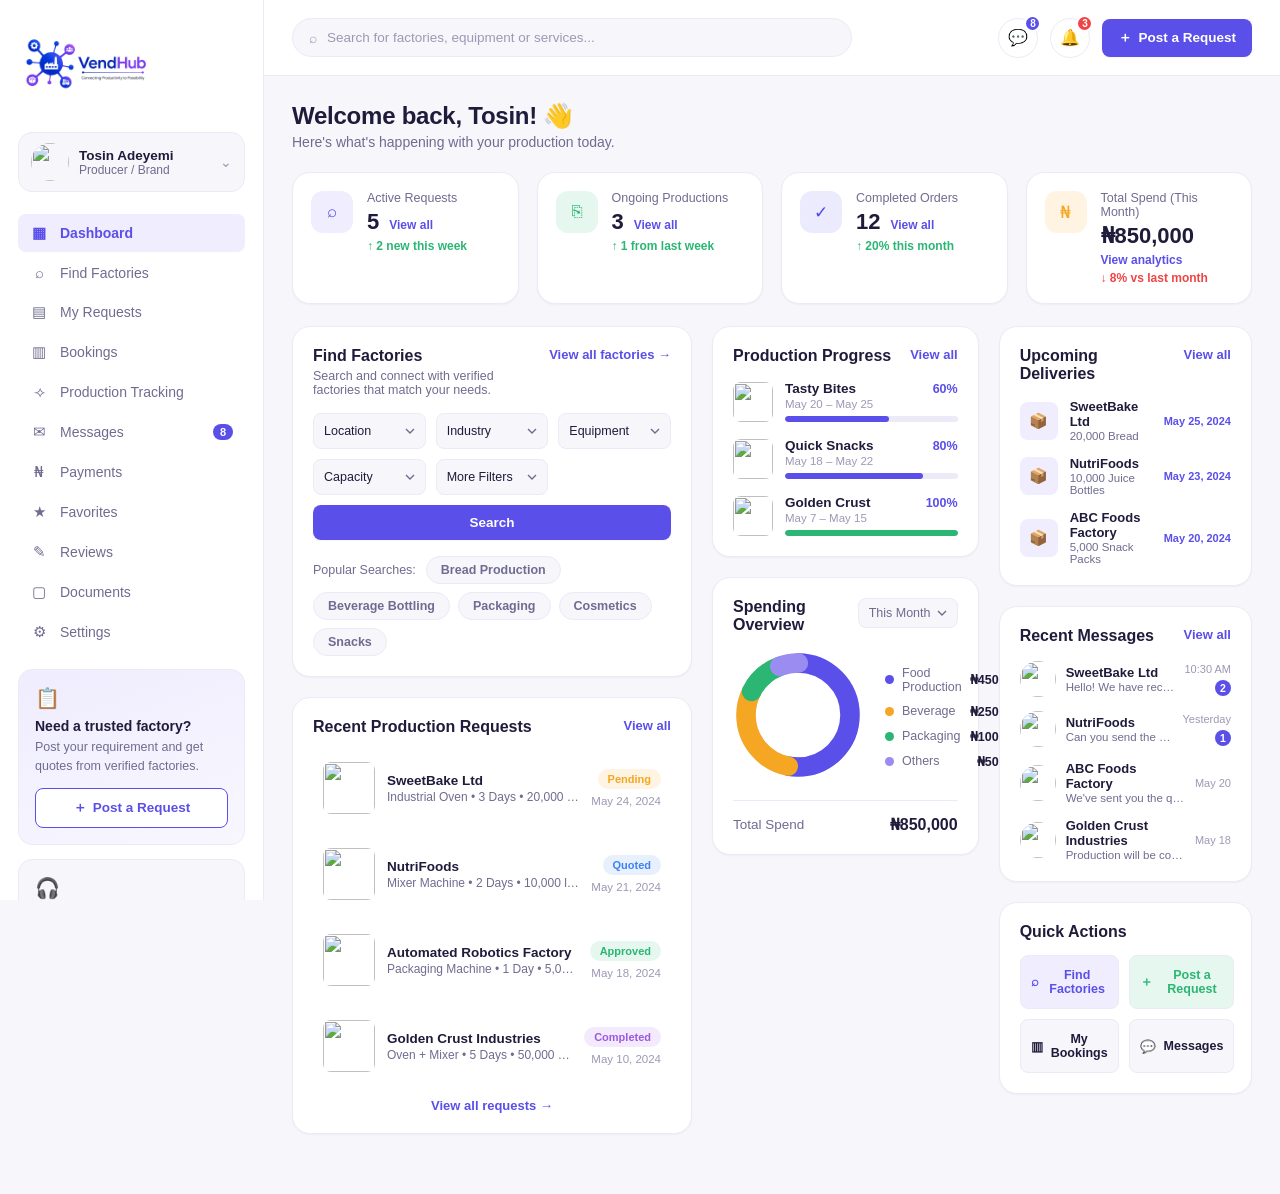
==== dashboard.html @ a5083804 "Update website pages" ====
<!DOCTYPE html>
<html lang="en">
<head>
<meta charset="UTF-8" />
<meta name="viewport" content="width=device-width, initial-scale=1.0" />
<title>VendHub | Dashboard</title>
<link rel="stylesheet" href="dashboard.css" />
</head>
<body>

  <!-- Mobile sidebar overlay -->
  <div class="sidebar-overlay" id="sidebarOverlay"></div>

  <div class="app-shell">

    <!-- ============ SIDEBAR ============ -->
    <aside class="sidebar" id="sidebar">
      <div class="sidebar-top">
        <div class="brand">
          <!-- Logo -->
        <a class="logo" href="./">
          <img src="VendHub_logos/VendHub logo.png" alt="VendHub logo" />
        </a>
        </div>
        <button class="icon-btn sidebar-close" id="sidebarClose" aria-label="Close menu">✕</button>
      </div>

      <button class="user-card" type="button">
        <img class="avatar" src="https://i.pravatar.cc/80?img=12" alt="" />
        <span class="user-meta">
          <span class="user-name">Tosin Adeyemi</span>
          <span class="user-role">Producer / Brand</span>
        </span>
        <span class="chev" aria-hidden="true">⌄</span>
      </button>

      <nav class="nav" aria-label="Primary">
        <a class="nav-item active" href="dashboard.html">
          <span class="nav-icon" aria-hidden="true">▦</span> Dashboard
        </a>
        <a class="nav-item" href="find_factories.html">
          <span class="nav-icon" aria-hidden="true">⌕</span> Find Factories
        </a>
        <a class="nav-item" href="my_requests.html">
          <span class="nav-icon" aria-hidden="true">▤</span> My Requests
        </a>
        <a class="nav-item" href="#">
          <span class="nav-icon" aria-hidden="true">▥</span> Bookings
        </a>
        <a class="nav-item" href="#">
          <span class="nav-icon" aria-hidden="true">⟢</span> Production Tracking
        </a>
        <a class="nav-item" href="#">
          <span class="nav-icon" aria-hidden="true">✉</span> Messages
          <span class="nav-badge">8</span>
        </a>
        <a class="nav-item" href="#">
          <span class="nav-icon" aria-hidden="true">₦</span> Payments
        </a>
        <a class="nav-item" href="#">
          <span class="nav-icon" aria-hidden="true">★</span> Favorites
        </a>
        <a class="nav-item" href="#">
          <span class="nav-icon" aria-hidden="true">✎</span> Reviews
        </a>
        <a class="nav-item" href="#">
          <span class="nav-icon" aria-hidden="true">▢</span> Documents
        </a>
        <a class="nav-item" href="#">
          <span class="nav-icon" aria-hidden="true">⚙</span> Settings
        </a>
      </nav>

      <div class="sidebar-cards">
        <div class="promo-card">
          <span class="promo-icon" aria-hidden="true">📋</span>
          <h4>Need a trusted factory?</h4>
          <p>Post your requirement and get quotes from verified factories.</p>
          <button class="btn btn-outline btn-block" type="button">
            <span aria-hidden="true">＋</span> Post a Request
          </button>
        </div>

        <div class="help-card">
          <span class="help-icon" aria-hidden="true">🎧</span>
          <h4>Need Help?</h4>
          <p>We're here to assist you</p>
          <a href="#" class="help-link">Contact Support</a>
        </div>
      </div>
    </aside>

    <!-- ============ MAIN ============ -->
    <div class="main">

      <!-- Topbar -->
      <header class="topbar">
        <button class="icon-btn sidebar-toggle" id="sidebarToggle" aria-label="Open menu">☰</button>

        <div class="search-bar">
          <span class="search-icon" aria-hidden="true">⌕</span>
          <input type="search" placeholder="Search for factories, equipment or services..." aria-label="Search" />
        </div>

        <div class="topbar-actions">
          <button class="icon-btn" aria-label="Messages">
            <span aria-hidden="true">💬</span>
            <span class="dot dot-purple">8</span>
          </button>
          <button class="icon-btn" aria-label="Notifications">
            <span aria-hidden="true">🔔</span>
            <span class="dot dot-red">3</span>
          </button>
          <button class="btn btn-primary">
            <span aria-hidden="true">＋</span> Post a Request
          </button>
        </div>
      </header>

      <!-- Content -->
      <main class="content">

        <!-- Welcome -->
        <section class="welcome">
          <h1>Welcome back, Tosin! 👋</h1>
          <p>Here's what's happening with your production today.</p>
        </section>

        <!-- Stat cards -->
        <section class="stats-grid" aria-label="Account statistics">
          <div class="stat-card">
            <div class="stat-icon stat-icon-purple" aria-hidden="true">⌕</div>
            <div class="stat-body">
              <span class="stat-label">Active Requests</span>
              <div class="stat-row">
                <span class="stat-value">5</span>
                <a href="#" class="stat-link">View all</a>
              </div>
              <span class="stat-trend trend-up">↑ 2 new this week</span>
            </div>
          </div>

          <div class="stat-card">
            <div class="stat-icon stat-icon-green" aria-hidden="true">⎘</div>
            <div class="stat-body">
              <span class="stat-label">Ongoing Productions</span>
              <div class="stat-row">
                <span class="stat-value">3</span>
                <a href="#" class="stat-link">View all</a>
              </div>
              <span class="stat-trend trend-up">↑ 1 from last week</span>
            </div>
          </div>

          <div class="stat-card">
            <div class="stat-icon stat-icon-indigo" aria-hidden="true">✓</div>
            <div class="stat-body">
              <span class="stat-label">Completed Orders</span>
              <div class="stat-row">
                <span class="stat-value">12</span>
                <a href="#" class="stat-link">View all</a>
              </div>
              <span class="stat-trend trend-up">↑ 20% this month</span>
            </div>
          </div>

          <div class="stat-card">
            <div class="stat-icon stat-icon-amber" aria-hidden="true">₦</div>
            <div class="stat-body">
              <span class="stat-label">Total Spend (This Month)</span>
              <div class="stat-row">
                <span class="stat-value">₦850,000</span>
              </div>
              <a href="#" class="stat-link">View analytics</a>
              <span class="stat-trend trend-down">↓ 8% vs last month</span>
            </div>
          </div>
        </section>

        <!-- Two column layout -->
        <div class="grid-2col">

          <!-- LEFT COLUMN -->
          <div class="col-left">

            <!-- Find Factories -->
            <section class="card find-factories">
              <div class="card-head">
                <div>
                  <h2>Find Factories</h2>
                  <p class="card-sub">Search and connect with verified factories that match your needs.</p>
                </div>
                <a href="#" class="link-arrow">View all factories →</a>
              </div>

              <div class="filters-row">
                <select aria-label="Location"><option>Location</option></select>
                <select aria-label="Industry"><option>Industry</option></select>
                <select aria-label="Equipment"><option>Equipment</option></select>
                <select aria-label="Capacity"><option>Capacity</option></select>
                <select aria-label="More Filters"><option>More Filters</option></select>
                <button class="btn btn-primary btn-search">Search</button>
              </div>

              <div class="popular-searches">
                <span class="popular-label">Popular Searches:</span>
                <button class="tag">Bread Production</button>
                <button class="tag">Beverage Bottling</button>
                <button class="tag">Packaging</button>
                <button class="tag">Cosmetics</button>
                <button class="tag">Snacks</button>
              </div>
            </section>

            <!-- Recent Production Requests -->
            <section class="card">
              <div class="card-head">
                <h2>Recent Production Requests</h2>
                <a href="#" class="link-arrow">View all</a>
              </div>

              <ul class="request-list">
                <li class="request-item">
                  <img class="thumb" src="https://images.unsplash.com/photo-1509440159596-0249088772ff?w=100&h=100&fit=crop" alt="" />
                  <div class="request-info">
                    <span class="request-title">SweetBake Ltd</span>
                    <span class="request-meta">Industrial Oven • 3 Days • 20,000 units of Bread</span>
                  </div>
                  <div class="request-side">
                    <span class="badge badge-amber">Pending</span>
                    <span class="request-date">May 24, 2024</span>
                  </div>
                </li>

                <li class="request-item">
                  <img class="thumb" src="https://images.unsplash.com/photo-1597393353415-b3730f3719fe?w=100&h=100&fit=crop" alt="" />
                  <div class="request-info">
                    <span class="request-title">NutriFoods</span>
                    <span class="request-meta">Mixer Machine • 2 Days • 10,000 liters of Juice</span>
                  </div>
                  <div class="request-side">
                    <span class="badge badge-blue">Quoted</span>
                    <span class="request-date">May 21, 2024</span>
                  </div>
                </li>

                <li class="request-item">
                  <img class="thumb" src="https://images.unsplash.com/photo-1581091226825-a6a2a5aee158?w=100&h=100&fit=crop" alt="" />
                  <div class="request-info">
                    <span class="request-title">Automated Robotics Factory</span>
                    <span class="request-meta">Packaging Machine • 1 Day • 5,000 units of Snacks</span>
                  </div>
                  <div class="request-side">
                    <span class="badge badge-green">Approved</span>
                    <span class="request-date">May 18, 2024</span>
                  </div>
                </li>

                <li class="request-item">
                  <img class="thumb" src="https://images.unsplash.com/photo-1565299624946-b28f40a0ae38?w=100&h=100&fit=crop" alt="" />
                  <div class="request-info">
                    <span class="request-title">Golden Crust Industries</span>
                    <span class="request-meta">Oven + Mixer • 5 Days • 50,000 units of Dough</span>
                  </div>
                  <div class="request-side">
                    <span class="badge badge-violet">Completed</span>
                    <span class="request-date">May 10, 2024</span>
                  </div>
                </li>
              </ul>

              <a href="#" class="view-all-link">View all requests →</a>
            </section>
          </div>

          <!-- MIDDLE COLUMN -->
          <div class="col-mid">

            <!-- Production Progress -->
            <section class="card">
              <div class="card-head">
                <h2>Production Progress</h2>
                <a href="#" class="link-arrow">View all</a>
              </div>

              <ul class="progress-list">
                <li class="progress-item">
                  <img class="thumb thumb-sm" src="https://images.unsplash.com/photo-1509440159596-0249088772ff?w=80&h=80&fit=crop" alt="" />
                  <div class="progress-body">
                    <div class="progress-top">
                      <span class="progress-title">Tasty Bites</span>
                      <span class="progress-pct">60%</span>
                    </div>
                    <span class="progress-dates">May 20 – May 25</span>
                    <div class="progress-track"><div class="progress-fill" style="width:60%"></div></div>
                  </div>
                </li>

                <li class="progress-item">
                  <img class="thumb thumb-sm" src="https://images.unsplash.com/photo-1568901346375-23c9450c58cd?w=80&h=80&fit=crop" alt="" />
                  <div class="progress-body">
                    <div class="progress-top">
                      <span class="progress-title">Quick Snacks</span>
                      <span class="progress-pct">80%</span>
                    </div>
                    <span class="progress-dates">May 18 – May 22</span>
                    <div class="progress-track"><div class="progress-fill" style="width:80%"></div></div>
                  </div>
                </li>

                <li class="progress-item">
                  <img class="thumb thumb-sm" src="https://images.unsplash.com/photo-1465911817134-2ba5413d6ff0?w=80&h=80&fit=crop" alt="" />
                  <div class="progress-body">
                    <div class="progress-top">
                      <span class="progress-title">Golden Crust</span>
                      <span class="progress-pct">100%</span>
                    </div>
                    <span class="progress-dates">May 7 – May 15</span>
                    <div class="progress-track"><div class="progress-fill progress-complete" style="width:100%"></div></div>
                  </div>
                </li>
              </ul>
            </section>

            <!-- Spending Overview -->
            <section class="card">
              <div class="card-head">
                <h2>Spending Overview</h2>
                <select class="period-select" aria-label="Period">
                  <option>This Month</option>
                </select>
              </div>

              <div class="spending-body">
                <div class="donut-wrap" aria-hidden="true">
                  <svg viewBox="0 0 120 120" class="donut">
                    <circle cx="60" cy="60" r="48" fill="none" stroke="#E9E7F7" stroke-width="18"></circle>
                    <!-- Food Production 450k / 850k = 52.9% -->
                    <circle cx="60" cy="60" r="48" fill="none" stroke="#5B4FE9" stroke-width="18"
                      stroke-dasharray="159.6 141.5" stroke-dashoffset="0" stroke-linecap="round"></circle>
                    <!-- Beverage 250k = 29.4% -->
                    <circle cx="60" cy="60" r="48" fill="none" stroke="#F5A623" stroke-width="18"
                      stroke-dasharray="88.7 212.4" stroke-dashoffset="-159.6" stroke-linecap="round"></circle>
                    <!-- Packaging 100k = 11.8% -->
                    <circle cx="60" cy="60" r="48" fill="none" stroke="#2BB673" stroke-width="18"
                      stroke-dasharray="35.5 265.6" stroke-dashoffset="-248.3" stroke-linecap="round"></circle>
                    <!-- Others 50k = 5.9% -->
                    <circle cx="60" cy="60" r="48" fill="none" stroke="#9B8CF2" stroke-width="18"
                      stroke-dasharray="17.7 283.4" stroke-dashoffset="-283.8" stroke-linecap="round"></circle>
                  </svg>
                </div>

                <ul class="legend">
                  <li><span class="dot-legend" style="background:#5B4FE9"></span>Food Production <strong>₦450,000</strong></li>
                  <li><span class="dot-legend" style="background:#F5A623"></span>Beverage <strong>₦250,000</strong></li>
                  <li><span class="dot-legend" style="background:#2BB673"></span>Packaging <strong>₦100,000</strong></li>
                  <li><span class="dot-legend" style="background:#9B8CF2"></span>Others <strong>₦50,000</strong></li>
                </ul>
              </div>

              <div class="spending-total">
                <span>Total Spend</span>
                <strong>₦850,000</strong>
              </div>
            </section>
          </div>

          <!-- RIGHT COLUMN -->
          <div class="col-right">

            <!-- Upcoming Deliveries -->
            <section class="card">
              <div class="card-head">
                <h2>Upcoming Deliveries</h2>
                <a href="#" class="link-arrow">View all</a>
              </div>

              <ul class="delivery-list">
                <li class="delivery-item">
                  <span class="delivery-icon" aria-hidden="true">📦</span>
                  <div class="delivery-info">
                    <span class="delivery-title">SweetBake Ltd</span>
                    <span class="delivery-meta">20,000 Bread</span>
                  </div>
                  <span class="delivery-date">May 25, 2024</span>
                </li>
                <li class="delivery-item">
                  <span class="delivery-icon" aria-hidden="true">📦</span>
                  <div class="delivery-info">
                    <span class="delivery-title">NutriFoods</span>
                    <span class="delivery-meta">10,000 Juice Bottles</span>
                  </div>
                  <span class="delivery-date">May 23, 2024</span>
                </li>
                <li class="delivery-item">
                  <span class="delivery-icon" aria-hidden="true">📦</span>
                  <div class="delivery-info">
                    <span class="delivery-title">ABC Foods Factory</span>
                    <span class="delivery-meta">5,000 Snack Packs</span>
                  </div>
                  <span class="delivery-date">May 20, 2024</span>
                </li>
              </ul>
            </section>

            <!-- Recent Messages -->
            <section class="card">
              <div class="card-head">
                <h2>Recent Messages</h2>
                <a href="#" class="link-arrow">View all</a>
              </div>

              <ul class="message-list">
                <li class="message-item">
                  <img class="avatar avatar-sm" src="https://i.pravatar.cc/64?img=33" alt="" />
                  <div class="message-info">
                    <span class="message-title">SweetBake Ltd</span>
                    <span class="message-preview">Hello! We have received your request...</span>
                  </div>
                  <div class="message-side">
                    <span class="message-time">10:30 AM</span>
                    <span class="message-badge">2</span>
                  </div>
                </li>
                <li class="message-item">
                  <img class="avatar avatar-sm" src="https://i.pravatar.cc/64?img=47" alt="" />
                  <div class="message-info">
                    <span class="message-title">NutriFoods</span>
                    <span class="message-preview">Can you send the recipe details?</span>
                  </div>
                  <div class="message-side">
                    <span class="message-time">Yesterday</span>
                    <span class="message-badge">1</span>
                  </div>
                </li>
                <li class="message-item">
                  <img class="avatar avatar-sm" src="https://i.pravatar.cc/64?img=15" alt="" />
                  <div class="message-info">
                    <span class="message-title">ABC Foods Factory</span>
                    <span class="message-preview">We've sent you the quotation.</span>
                  </div>
                  <div class="message-side">
                    <span class="message-time">May 20</span>
                  </div>
                </li>
                <li class="message-item">
                  <img class="avatar avatar-sm" src="https://i.pravatar.cc/64?img=51" alt="" />
                  <div class="message-info">
                    <span class="message-title">Golden Crust Industries</span>
                    <span class="message-preview">Production will be completed on time.</span>
                  </div>
                  <div class="message-side">
                    <span class="message-time">May 18</span>
                  </div>
                </li>
              </ul>
            </section>

            <!-- Quick Actions -->
            <section class="card">
              <h2>Quick Actions</h2>
              <div class="quick-actions">
                <button class="qa-btn qa-purple">
                  <span aria-hidden="true">⌕</span> Find Factories
                </button>
                <button class="qa-btn qa-green">
                  <span aria-hidden="true">＋</span> Post a Request
                </button>
                <button class="qa-btn qa-light">
                  <span aria-hidden="true">▥</span> My Bookings
                </button>
                <button class="qa-btn qa-light">
                  <span aria-hidden="true">💬</span> Messages
                </button>
              </div>
            </section>
          </div>
        </div>
      </main>
    </div>
  </div>

  <script>
    // Minimal interaction: toggle sidebar on mobile
    const sidebar = document.getElementById('sidebar');
    const overlay = document.getElementById('sidebarOverlay');
    const openBtn = document.getElementById('sidebarToggle');
    const closeBtn = document.getElementById('sidebarClose');

    function openSidebar(){
      sidebar.classList.add('open');
      overlay.classList.add('show');
    }
    function closeSidebar(){
      sidebar.classList.remove('open');
      overlay.classList.remove('show');
    }
    openBtn.addEventListener('click', openSidebar);
    closeBtn.addEventListener('click', closeSidebar);
    overlay.addEventListener('click', closeSidebar);
  </script>
</body>
</html>
---- dashboard.css ----
/* ===================================================================
   VendHub Dashboard — dashboard.css
   Modern purple-themed SaaS dashboard styling
   =================================================================== */

:root{
  /* Brand / palette */
  --color-primary: #5B4FE9;
  --color-primary-dark: #4A3FD1;
  --color-primary-light: #EFEDFE;
  --color-accent-green: #2BB673;
  --color-accent-green-light: #E5F7EE;
  --color-accent-amber: #F5A623;
  --color-accent-amber-light: #FFF4E2;
  --color-accent-blue: #3B82F6;
  --color-accent-blue-light: #E8F0FE;
  --color-accent-violet: #9B59E0;
  --color-accent-violet-light: #F4EAFD;
  --color-accent-indigo: #4F46E5;
  --color-accent-indigo-light: #ECEBFD;
  --color-danger: #EF4444;

  /* Neutrals */
  --color-bg: #F6F6FB;
  --color-surface: #FFFFFF;
  --color-border: #ECEAF6;
  --color-text: #1F1B3A;
  --color-text-muted: #6F6C90;
  --color-text-faint: #9C99B5;

  /* Elevation */
  --shadow-sm: 0 1px 2px rgba(31, 27, 58, 0.04);
  --shadow-md: 0 4px 16px rgba(31, 27, 58, 0.06);
  --shadow-lg: 0 12px 32px rgba(31, 27, 58, 0.10);

  /* Radii */
  --radius-sm: 8px;
  --radius-md: 14px;
  --radius-lg: 18px;
  --radius-pill: 999px;

  /* Layout */
  --sidebar-width: 264px;
  --topbar-height: 76px;

  --transition: 0.18s ease;
}

*, *::before, *::after{ box-sizing: border-box; }

html, body{
  margin: 0;
  padding: 0;
}

body{
  font-family: "Segoe UI", -apple-system, BlinkMacSystemFont, "Helvetica Neue", Arial, sans-serif;
  background: var(--color-bg);
  color: var(--color-text);
  -webkit-font-smoothing: antialiased;
}

a{ text-decoration: none; color: inherit; }
ul{ list-style: none; margin: 0; padding: 0; }
button{ font-family: inherit; cursor: pointer; }
img{ display: block; max-width: 100%; }
select, input{ font-family: inherit; }

/* ===================== APP SHELL ===================== */
.app-shell{
  display: flex;
  min-height: 100vh;
}

/* ===================== SIDEBAR ===================== */
.sidebar{
  width: var(--sidebar-width);
  flex-shrink: 0;
  background: var(--color-surface);
  border-right: 1px solid var(--color-border);
  display: flex;
  flex-direction: column;
  padding: 22px 18px;
  position: sticky;
  top: 0;
  height: 100vh;
  overflow-y: auto;
  z-index: 40;
}

.sidebar-top{
  display: flex;
  align-items: center;
  justify-content: space-between;
  margin-bottom: 22px;
}

/* Logo */
.logo img {
  height: 88px;
}

.icon-btn.sidebar-close{ display: none; }

/* user card */
.user-card{
  display: flex;
  align-items: center;
  gap: 10px;
  width: 100%;
  background: var(--color-bg);
  border: 1px solid var(--color-border);
  border-radius: var(--radius-md);
  padding: 10px 12px;
  margin-bottom: 22px;
  text-align: left;
  transition: background var(--transition);
}
.user-card:hover{ background: var(--color-primary-light); }

.avatar{
  width: 38px;
  height: 38px;
  border-radius: 50%;
  object-fit: cover;
  flex-shrink: 0;
}

.user-meta{
  display: flex;
  flex-direction: column;
  flex: 1;
  min-width: 0;
}

.user-name{
  font-size: 13.5px;
  font-weight: 700;
  color: var(--color-text);
  white-space: nowrap;
  overflow: hidden;
  text-overflow: ellipsis;
}

.user-role{
  font-size: 12px;
  color: var(--color-text-muted);
}

.chev{
  color: var(--color-text-faint);
  font-size: 14px;
}

/* nav */
.nav{
  display: flex;
  flex-direction: column;
  gap: 2px;
  flex: 1;
}

.nav-item{
  display: flex;
  align-items: center;
  gap: 12px;
  padding: 10px 12px;
  border-radius: var(--radius-sm);
  font-size: 14px;
  font-weight: 500;
  color: var(--color-text-muted);
  position: relative;
  transition: background var(--transition), color var(--transition);
}

.nav-icon{
  width: 18px;
  text-align: center;
  font-size: 15px;
  flex-shrink: 0;
}

.nav-item:hover{
  background: var(--color-bg);
  color: var(--color-text);
}

.nav-item.active{
  background: var(--color-primary-light);
  color: var(--color-primary);
  font-weight: 700;
}

.nav-badge{
  margin-left: auto;
  background: var(--color-primary);
  color: #fff;
  font-size: 11px;
  font-weight: 700;
  padding: 2px 7px;
  border-radius: var(--radius-pill);
}

/* sidebar promo / help cards */
.sidebar-cards{
  display: flex;
  flex-direction: column;
  gap: 14px;
  margin-top: 18px;
}

.promo-card{
  background: linear-gradient(160deg, var(--color-primary-light), #F8F7FE);
  border: 1px solid var(--color-border);
  border-radius: var(--radius-md);
  padding: 16px;
}

.promo-icon{ font-size: 20px; }

.promo-card h4{
  margin: 8px 0 4px;
  font-size: 14px;
  font-weight: 700;
}

.promo-card p{
  margin: 0 0 12px;
  font-size: 12.5px;
  color: var(--color-text-muted);
  line-height: 1.5;
}

.help-card{
  background: var(--color-bg);
  border: 1px solid var(--color-border);
  border-radius: var(--radius-md);
  padding: 16px;
}

.help-icon{ font-size: 20px; }

.help-card h4{
  margin: 8px 0 2px;
  font-size: 14px;
  font-weight: 700;
}

.help-card p{
  margin: 0 0 8px;
  font-size: 12.5px;
  color: var(--color-text-muted);
}

.help-link{
  font-size: 13px;
  font-weight: 700;
  color: var(--color-primary);
}
.help-link:hover{ text-decoration: underline; }

/* ===================== BUTTONS ===================== */
.btn{
  display: inline-flex;
  align-items: center;
  justify-content: center;
  gap: 6px;
  border: none;
  border-radius: var(--radius-sm);
  font-size: 13.5px;
  font-weight: 700;
  padding: 10px 16px;
  transition: background var(--transition), box-shadow var(--transition), transform var(--transition);
  white-space: nowrap;
}

.btn-primary{
  background: var(--color-primary);
  color: #fff;
  box-shadow: var(--shadow-sm);
}
.btn-primary:hover{
  background: var(--color-primary-dark);
  box-shadow: var(--shadow-md);
}

.btn-outline{
  background: var(--color-surface);
  color: var(--color-primary);
  border: 1px solid var(--color-primary);
}
.btn-outline:hover{ background: var(--color-primary-light); }

.btn-block{ width: 100%; }

.btn-search{ padding: 10px 22px; }

/* ===================== TOPBAR ===================== */
.main{
  flex: 1;
  min-width: 0;
  display: flex;
  flex-direction: column;
}

.topbar{
  height: var(--topbar-height);
  background: var(--color-surface);
  border-bottom: 1px solid var(--color-border);
  display: flex;
  align-items: center;
  gap: 18px;
  padding: 0 28px;
  position: sticky;
  top: 0;
  z-index: 30;
}

.icon-btn.sidebar-toggle{ display: none; }

.icon-btn{
  position: relative;
  width: 40px;
  height: 40px;
  border-radius: 50%;
  border: 1px solid var(--color-border);
  background: var(--color-surface);
  display: inline-flex;
  align-items: center;
  justify-content: center;
  font-size: 16px;
  flex-shrink: 0;
  transition: background var(--transition);
}
.icon-btn:hover{ background: var(--color-bg); }

.search-bar{
  flex: 1;
  max-width: 560px;
  display: flex;
  align-items: center;
  gap: 8px;
  background: var(--color-bg);
  border: 1px solid var(--color-border);
  border-radius: var(--radius-pill);
  padding: 10px 16px;
}

.search-icon{ color: var(--color-text-faint); font-size: 14px; }

.search-bar input{
  border: none;
  background: transparent;
  outline: none;
  font-size: 13.5px;
  width: 100%;
  color: var(--color-text);
}
.search-bar input::placeholder{ color: var(--color-text-faint); }

.topbar-actions{
  display: flex;
  align-items: center;
  gap: 12px;
  margin-left: auto;
}

.dot{
  position: absolute;
  top: -4px;
  right: -4px;
  font-size: 10px;
  font-weight: 700;
  color: #fff;
  min-width: 17px;
  height: 17px;
  border-radius: var(--radius-pill);
  display: flex;
  align-items: center;
  justify-content: center;
  padding: 0 3px;
  border: 2px solid var(--color-surface);
}
.dot-purple{ background: var(--color-primary); }
.dot-red{ background: var(--color-danger); }

/* ===================== CONTENT ===================== */
.content{
  padding: 26px 28px 60px;
}

.welcome h1{
  font-size: 24px;
  font-weight: 800;
  margin: 0 0 4px;
  letter-spacing: -0.01em;
}

.welcome p{
  margin: 0 0 22px;
  color: var(--color-text-muted);
  font-size: 14px;
}

/* ===================== STAT CARDS ===================== */
.stats-grid{
  display: grid;
  grid-template-columns: repeat(4, 1fr);
  gap: 18px;
  margin-bottom: 22px;
}

.stat-card{
  background: var(--color-surface);
  border: 1px solid var(--color-border);
  border-radius: var(--radius-lg);
  padding: 18px;
  display: flex;
  gap: 14px;
  align-items: flex-start;
  box-shadow: var(--shadow-sm);
  transition: box-shadow var(--transition), transform var(--transition);
}
.stat-card:hover{
  box-shadow: var(--shadow-md);
  transform: translateY(-2px);
}

.stat-icon{
  width: 42px;
  height: 42px;
  border-radius: 12px;
  display: flex;
  align-items: center;
  justify-content: center;
  font-size: 17px;
  flex-shrink: 0;
}
.stat-icon-purple{ background: var(--color-primary-light); color: var(--color-primary); }
.stat-icon-green{ background: var(--color-accent-green-light); color: var(--color-accent-green); }
.stat-icon-indigo{ background: var(--color-accent-indigo-light); color: var(--color-accent-indigo); }
.stat-icon-amber{ background: var(--color-accent-amber-light); color: var(--color-accent-amber); }

.stat-body{
  display: flex;
  flex-direction: column;
  gap: 4px;
  min-width: 0;
}

.stat-label{
  font-size: 12.5px;
  color: var(--color-text-muted);
}

.stat-row{
  display: flex;
  align-items: baseline;
  gap: 10px;
}

.stat-value{
  font-size: 22px;
  font-weight: 800;
}

.stat-link{
  font-size: 12px;
  font-weight: 700;
  color: var(--color-primary);
}
.stat-link:hover{ text-decoration: underline; }

.stat-trend{
  font-size: 12px;
  font-weight: 600;
}
.trend-up{ color: var(--color-accent-green); }
.trend-down{ color: var(--color-danger); }

/* ===================== GRID LAYOUT ===================== */
.grid-2col{
  display: grid;
  grid-template-columns: 1.5fr 1fr 0.95fr;
  gap: 20px;
  align-items: start;
}

.col-left, .col-mid, .col-right{
  display: flex;
  flex-direction: column;
  gap: 20px;
  min-width: 0;
}

/* ===================== CARD ===================== */
.card{
  background: var(--color-surface);
  border: 1px solid var(--color-border);
  border-radius: var(--radius-lg);
  padding: 20px;
  box-shadow: var(--shadow-sm);
  transition: box-shadow var(--transition);
}
.card:hover{ box-shadow: var(--shadow-md); }

.card h2{
  font-size: 16px;
  font-weight: 800;
  margin: 0;
}

.card-head{
  display: flex;
  align-items: flex-start;
  justify-content: space-between;
  gap: 12px;
  margin-bottom: 16px;
}

.card-sub{
  margin: 4px 0 0;
  font-size: 12.5px;
  color: var(--color-text-muted);
}

.link-arrow{
  font-size: 13px;
  font-weight: 700;
  color: var(--color-primary);
  white-space: nowrap;
  flex-shrink: 0;
}
.link-arrow:hover{ text-decoration: underline; }

/* ===================== FIND FACTORIES ===================== */
.filters-row{
  display: grid;
  grid-template-columns: repeat(3, minmax(0, 1fr));
  gap: 10px;
  margin-bottom: 16px;
}
.filters-row .btn-search{
  grid-column: 1 / -1;
}

.filters-row select{
  appearance: none;
  background-color: var(--color-bg);
  background-image: url("data:image/svg+xml;utf8,<svg xmlns='http://www.w3.org/2000/svg' width='10' height='6'><path d='M1 1l4 4 4-4' stroke='%236F6C90' stroke-width='1.4' fill='none'/></svg>");
  background-repeat: no-repeat;
  background-position: right 10px center;
  border: 1px solid var(--color-border);
  border-radius: var(--radius-sm);
  padding: 10px 24px 10px 10px;
  font-size: 12.5px;
  color: var(--color-text);
  min-width: 0;
  width: 100%;
  text-overflow: ellipsis;
  transition: border-color var(--transition);
}
.filters-row select:hover{ border-color: var(--color-primary); }

.popular-searches{
  display: flex;
  flex-wrap: wrap;
  align-items: center;
  gap: 8px;
}

.popular-label{
  font-size: 12.5px;
  color: var(--color-text-muted);
  margin-right: 2px;
}

.tag{
  background: var(--color-bg);
  border: 1px solid var(--color-border);
  border-radius: var(--radius-pill);
  padding: 6px 14px;
  font-size: 12.5px;
  font-weight: 600;
  color: var(--color-text-muted);
  transition: background var(--transition), color var(--transition), border-color var(--transition);
}
.tag:hover{
  background: var(--color-primary-light);
  color: var(--color-primary);
  border-color: var(--color-primary-light);
}

/* ===================== REQUEST LIST ===================== */
.request-list{
  display: flex;
  flex-direction: column;
  gap: 14px;
}

.request-item{
  display: flex;
  align-items: center;
  gap: 12px;
  padding: 10px;
  border-radius: var(--radius-md);
  transition: background var(--transition);
}
.request-item:hover{ background: var(--color-bg); }

.thumb{
  width: 52px;
  height: 52px;
  border-radius: var(--radius-sm);
  object-fit: cover;
  flex-shrink: 0;
}

.thumb-sm{ width: 40px; height: 40px; }

.request-info{
  display: flex;
  flex-direction: column;
  gap: 2px;
  min-width: 0;
  flex: 1;
}

.request-title{
  font-size: 13.5px;
  font-weight: 700;
}

.request-meta{
  font-size: 12px;
  color: var(--color-text-muted);
  white-space: nowrap;
  overflow: hidden;
  text-overflow: ellipsis;
}

.request-side{
  display: flex;
  flex-direction: column;
  align-items: flex-end;
  gap: 6px;
  flex-shrink: 0;
}

.request-date{
  font-size: 11.5px;
  color: var(--color-text-faint);
}

.view-all-link{
  display: block;
  text-align: center;
  margin-top: 16px;
  font-size: 13px;
  font-weight: 700;
  color: var(--color-primary);
}
.view-all-link:hover{ text-decoration: underline; }

/* ===================== BADGES ===================== */
.badge{
  font-size: 11px;
  font-weight: 700;
  padding: 4px 10px;
  border-radius: var(--radius-pill);
}
.badge-amber{ background: var(--color-accent-amber-light); color: var(--color-accent-amber); }
.badge-blue{ background: var(--color-accent-blue-light); color: var(--color-accent-blue); }
.badge-green{ background: var(--color-accent-green-light); color: var(--color-accent-green); }
.badge-violet{ background: var(--color-accent-violet-light); color: var(--color-accent-violet); }

/* ===================== PROGRESS LIST ===================== */
.progress-list{
  display: flex;
  flex-direction: column;
  gap: 16px;
}

.progress-item{
  display: flex;
  align-items: center;
  gap: 12px;
}

.progress-body{
  flex: 1;
  min-width: 0;
}

.progress-top{
  display: flex;
  justify-content: space-between;
  align-items: baseline;
  margin-bottom: 2px;
}

.progress-title{
  font-size: 13.5px;
  font-weight: 700;
}

.progress-pct{
  font-size: 12.5px;
  font-weight: 700;
  color: var(--color-primary);
}

.progress-dates{
  font-size: 11.5px;
  color: var(--color-text-faint);
  display: block;
  margin-bottom: 6px;
}

.progress-track{
  height: 6px;
  border-radius: var(--radius-pill);
  background: var(--color-border);
  overflow: hidden;
}

.progress-fill{
  height: 100%;
  background: var(--color-primary);
  border-radius: var(--radius-pill);
  transition: width 0.4s ease;
}

.progress-complete{ background: var(--color-accent-green); }

/* ===================== SPENDING OVERVIEW ===================== */
.period-select{
  appearance: none;
  background-color: var(--color-bg);
  background-image: url("data:image/svg+xml;utf8,<svg xmlns='http://www.w3.org/2000/svg' width='10' height='6'><path d='M1 1l4 4 4-4' stroke='%236F6C90' stroke-width='1.4' fill='none'/></svg>");
  background-repeat: no-repeat;
  background-position: right 10px center;
  border: 1px solid var(--color-border);
  border-radius: var(--radius-sm);
  padding: 7px 26px 7px 10px;
  font-size: 12.5px;
  color: var(--color-text-muted);
}

.spending-body{
  display: flex;
  align-items: center;
  gap: 22px;
  margin-bottom: 16px;
}

.donut-wrap{ flex-shrink: 0; }

.donut{
  width: 130px;
  height: 130px;
  transform: rotate(-90deg);
}

.legend{
  display: flex;
  flex-direction: column;
  gap: 10px;
  flex: 1;
}

.legend li{
  display: flex;
  align-items: center;
  gap: 8px;
  font-size: 12.5px;
  color: var(--color-text-muted);
}

.legend strong{
  margin-left: auto;
  color: var(--color-text);
  font-weight: 700;
}

.dot-legend{
  width: 9px;
  height: 9px;
  border-radius: 50%;
  flex-shrink: 0;
}

.spending-total{
  display: flex;
  justify-content: space-between;
  align-items: center;
  border-top: 1px solid var(--color-border);
  padding-top: 14px;
  font-size: 13.5px;
  color: var(--color-text-muted);
}

.spending-total strong{
  font-size: 16px;
  color: var(--color-text);
}

/* ===================== DELIVERY LIST ===================== */
.delivery-list{
  display: flex;
  flex-direction: column;
  gap: 14px;
}

.delivery-item{
  display: flex;
  align-items: center;
  gap: 12px;
}

.delivery-icon{
  width: 38px;
  height: 38px;
  border-radius: var(--radius-sm);
  background: var(--color-primary-light);
  display: flex;
  align-items: center;
  justify-content: center;
  font-size: 15px;
  flex-shrink: 0;
}

.delivery-info{
  display: flex;
  flex-direction: column;
  gap: 1px;
  min-width: 0;
  flex: 1;
}

.delivery-title{ font-size: 13px; font-weight: 700; }
.delivery-meta{ font-size: 11.5px; color: var(--color-text-muted); }
.delivery-date{
  font-size: 11px;
  font-weight: 700;
  color: var(--color-primary);
  flex-shrink: 0;
  white-space: nowrap;
}

/* ===================== MESSAGE LIST ===================== */
.message-list{
  display: flex;
  flex-direction: column;
  gap: 14px;
}

.message-item{
  display: flex;
  align-items: center;
  gap: 10px;
}

.avatar-sm{ width: 36px; height: 36px; }

.message-info{
  display: flex;
  flex-direction: column;
  gap: 1px;
  min-width: 0;
  flex: 1;
}

.message-title{ font-size: 13px; font-weight: 700; }
.message-preview{
  font-size: 11.5px;
  color: var(--color-text-muted);
  white-space: nowrap;
  overflow: hidden;
  text-overflow: ellipsis;
}

.message-side{
  display: flex;
  flex-direction: column;
  align-items: flex-end;
  gap: 5px;
  flex-shrink: 0;
}

.message-time{ font-size: 11px; color: var(--color-text-faint); }
.message-badge{
  background: var(--color-primary);
  color: #fff;
  font-size: 10.5px;
  font-weight: 700;
  min-width: 16px;
  height: 16px;
  border-radius: var(--radius-pill);
  display: flex;
  align-items: center;
  justify-content: center;
}

/* ===================== QUICK ACTIONS ===================== */
.quick-actions{
  display: grid;
  grid-template-columns: 1fr 1fr;
  gap: 10px;
  margin-top: 14px;
}

.qa-btn{
  display: flex;
  align-items: center;
  justify-content: center;
  gap: 8px;
  border: 1px solid var(--color-border);
  border-radius: var(--radius-sm);
  padding: 12px 10px;
  font-size: 12.5px;
  font-weight: 700;
  transition: filter var(--transition), transform var(--transition);
}
.qa-btn:hover{ filter: brightness(0.97); transform: translateY(-1px); }

.qa-purple{ background: var(--color-primary-light); color: var(--color-primary); }
.qa-green{ background: var(--color-accent-green-light); color: var(--color-accent-green); }
.qa-light{ background: var(--color-bg); color: var(--color-text); }

/* ===================== SIDEBAR OVERLAY (mobile) ===================== */
.sidebar-overlay{
  display: none;
  position: fixed;
  inset: 0;
  background: rgba(20, 16, 50, 0.45);
  z-index: 35;
}
.sidebar-overlay.show{ display: block; }

/* =====================================================================
   RESPONSIVE
   ===================================================================== */

/* Tablet: collapse 3-column grid to 2 columns, right col spans full width */
@media (max-width: 1180px){
  .grid-2col{
    grid-template-columns: 1fr 1fr;
  }
  .col-right{
    grid-column: 1 / -1;
    flex-direction: row;
    flex-wrap: wrap;
  }
  .col-right .card{ flex: 1 1 280px; }
}

@media (max-width: 980px){
  .stats-grid{ grid-template-columns: repeat(2, 1fr); }
  .filters-row{ grid-template-columns: repeat(2, 1fr); }
  .filters-row .btn-search{ grid-column: span 2; }
}

/* Mobile: stack everything, slide-in sidebar */
@media (max-width: 860px){
  .sidebar{
    position: fixed;
    left: 0;
    top: 0;
    height: 100vh;
    transform: translateX(-100%);
    transition: transform var(--transition);
    box-shadow: var(--shadow-lg);
  }
  .sidebar.open{ transform: translateX(0); }
  .sidebar-close{
    display: inline-flex;
    align-items: center;
    justify-content: center;
    width: 32px;
    height: 32px;
    border: none;
    background: var(--color-bg);
    border-radius: 50%;
    font-size: 14px;
  }

  .sidebar-toggle{ display: inline-flex; }

  .grid-2col{ grid-template-columns: 1fr; }
  .col-right{ flex-direction: column; }
  .col-right .card{ flex: 1 1 auto; }

  .content{ padding: 20px 16px 50px; }
  .topbar{ padding: 0 16px; gap: 12px; }
  .search-bar{ padding: 8px 12px; }

  .stats-grid{ grid-template-columns: 1fr; }

  .filters-row{ grid-template-columns: 1fr 1fr; }
}

@media (max-width: 520px){
  .topbar-actions .btn span + span{ display: none; }
  .btn-primary span:last-child{ display: none; }
  .welcome h1{ font-size: 20px; }
  .filters-row{ grid-template-columns: 1fr; }
  .filters-row .btn-search{ grid-column: span 1; }
}
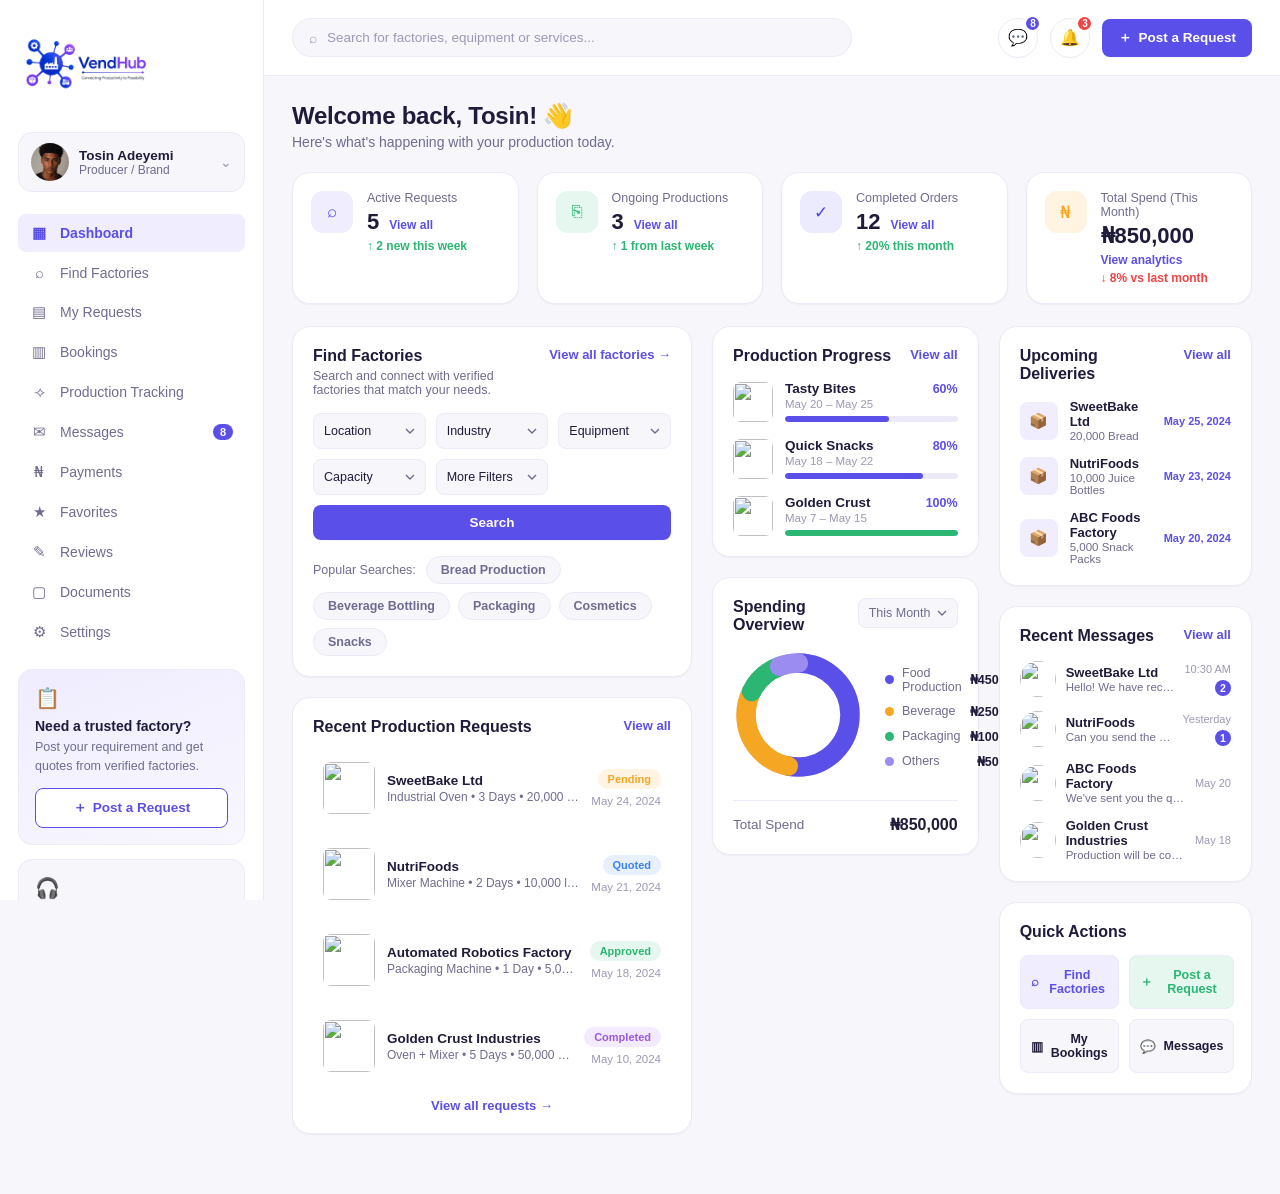
==== commit cf41a28a: "Update mobile navbar and responsive search behavior; make home step cards clickable; hide mobile sea" ====
--- a/dashboard.html
+++ b/dashboard.html
@@ -25,14 +25,15 @@
         <button class="icon-btn sidebar-close" id="sidebarClose" aria-label="Close menu">✕</button>
       </div>
 
+      <a href="settings.html">
       <button class="user-card" type="button">
-        <img class="avatar" src="https://i.pravatar.cc/80?img=12" alt="" />
+        <img class="avatar" src="VendHub_svg/avatar.jpeg" alt="" />
         <span class="user-meta">
           <span class="user-name">Tosin Adeyemi</span>
           <span class="user-role">Producer / Brand</span>
         </span>
         <span class="chev" aria-hidden="true">⌄</span>
-      </button>
+      </button> </a>
 
       <nav class="nav" aria-label="Primary">
         <a class="nav-item active" href="dashboard.html">
@@ -44,29 +45,29 @@
         <a class="nav-item" href="my_requests.html">
           <span class="nav-icon" aria-hidden="true">▤</span> My Requests
         </a>
-        <a class="nav-item" href="#">
+        <a class="nav-item" href="bookings.html">
           <span class="nav-icon" aria-hidden="true">▥</span> Bookings
         </a>
-        <a class="nav-item" href="#">
+        <a class="nav-item" href="production_tracking.html">
           <span class="nav-icon" aria-hidden="true">⟢</span> Production Tracking
         </a>
-        <a class="nav-item" href="#">
+        <a class="nav-item" href="messages.html">
           <span class="nav-icon" aria-hidden="true">✉</span> Messages
           <span class="nav-badge">8</span>
         </a>
-        <a class="nav-item" href="#">
+        <a class="nav-item" href="payments.html">
           <span class="nav-icon" aria-hidden="true">₦</span> Payments
         </a>
         <a class="nav-item" href="#">
           <span class="nav-icon" aria-hidden="true">★</span> Favorites
         </a>
-        <a class="nav-item" href="#">
+        <a class="nav-item" href="factory_profile.html">
           <span class="nav-icon" aria-hidden="true">✎</span> Reviews
         </a>
         <a class="nav-item" href="#">
           <span class="nav-icon" aria-hidden="true">▢</span> Documents
         </a>
-        <a class="nav-item" href="#">
+        <a class="nav-item" href="settings.html">
           <span class="nav-icon" aria-hidden="true">⚙</span> Settings
         </a>
       </nav>
